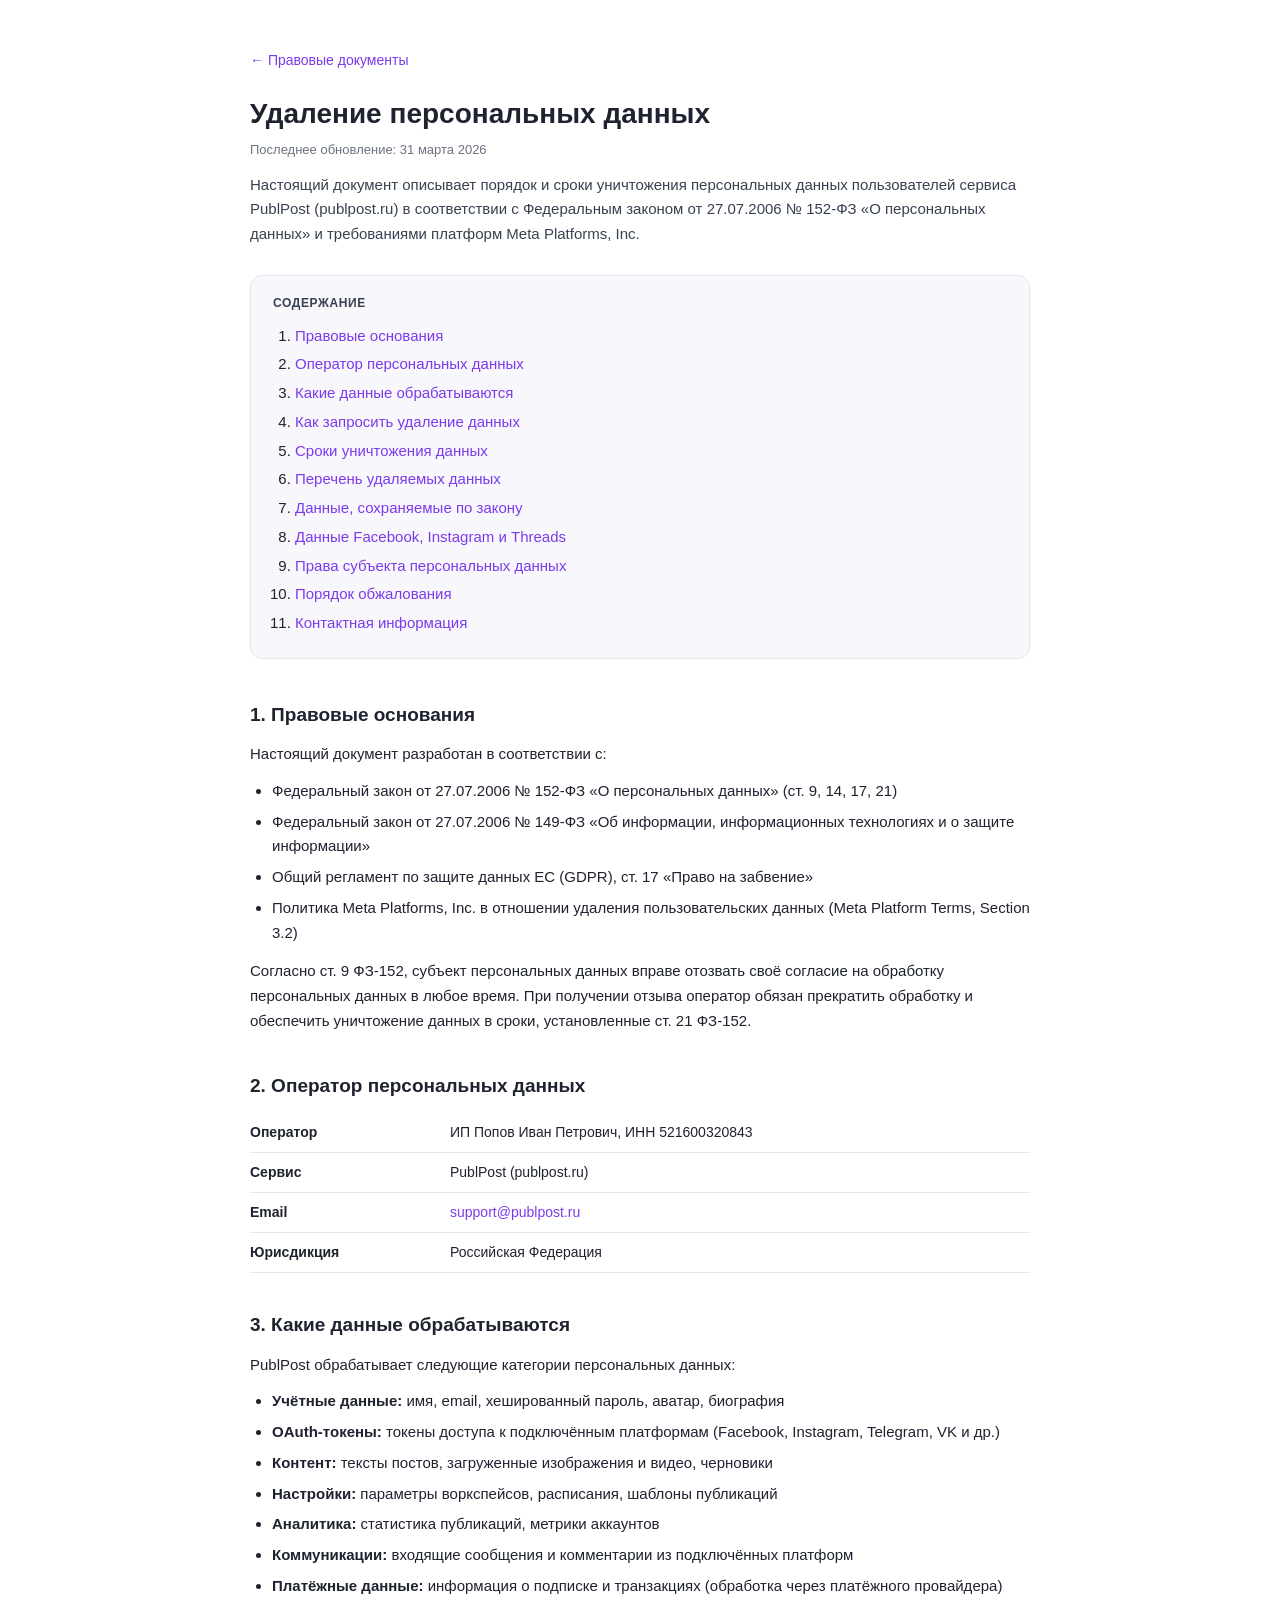
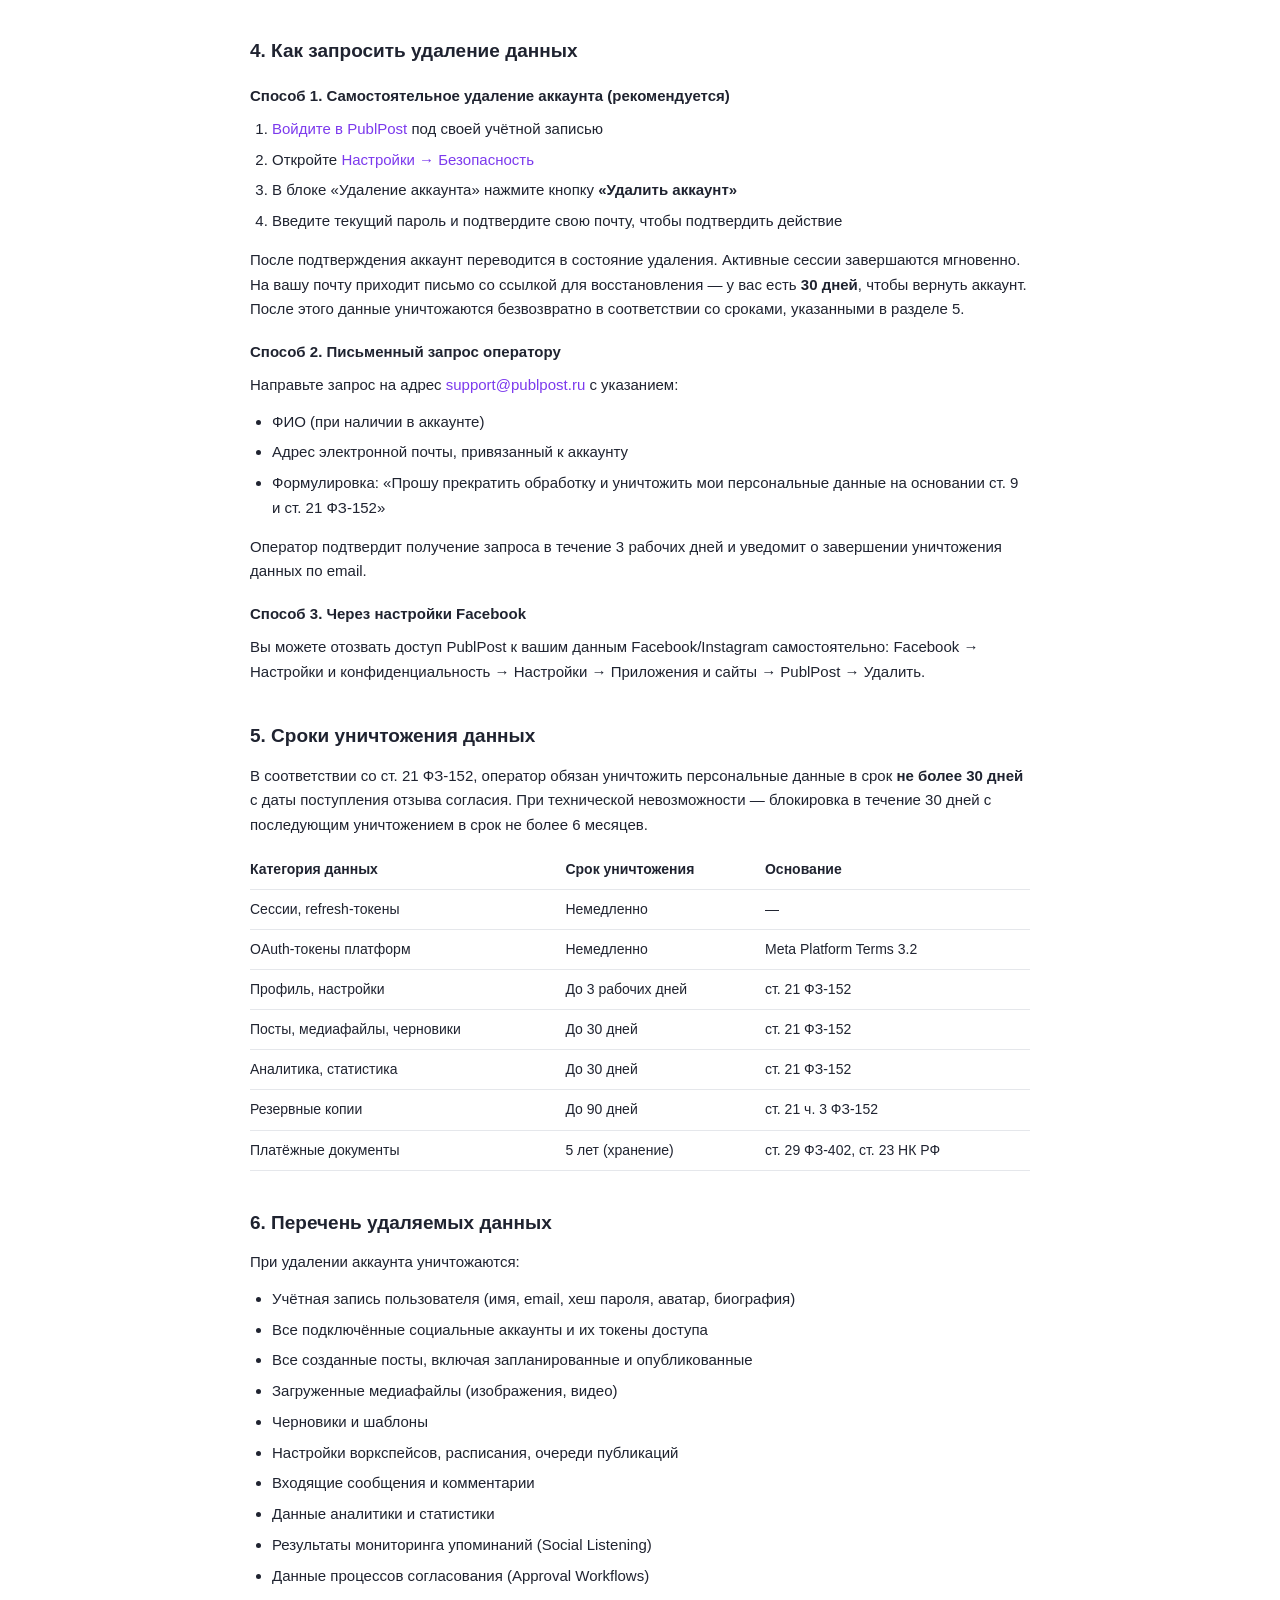
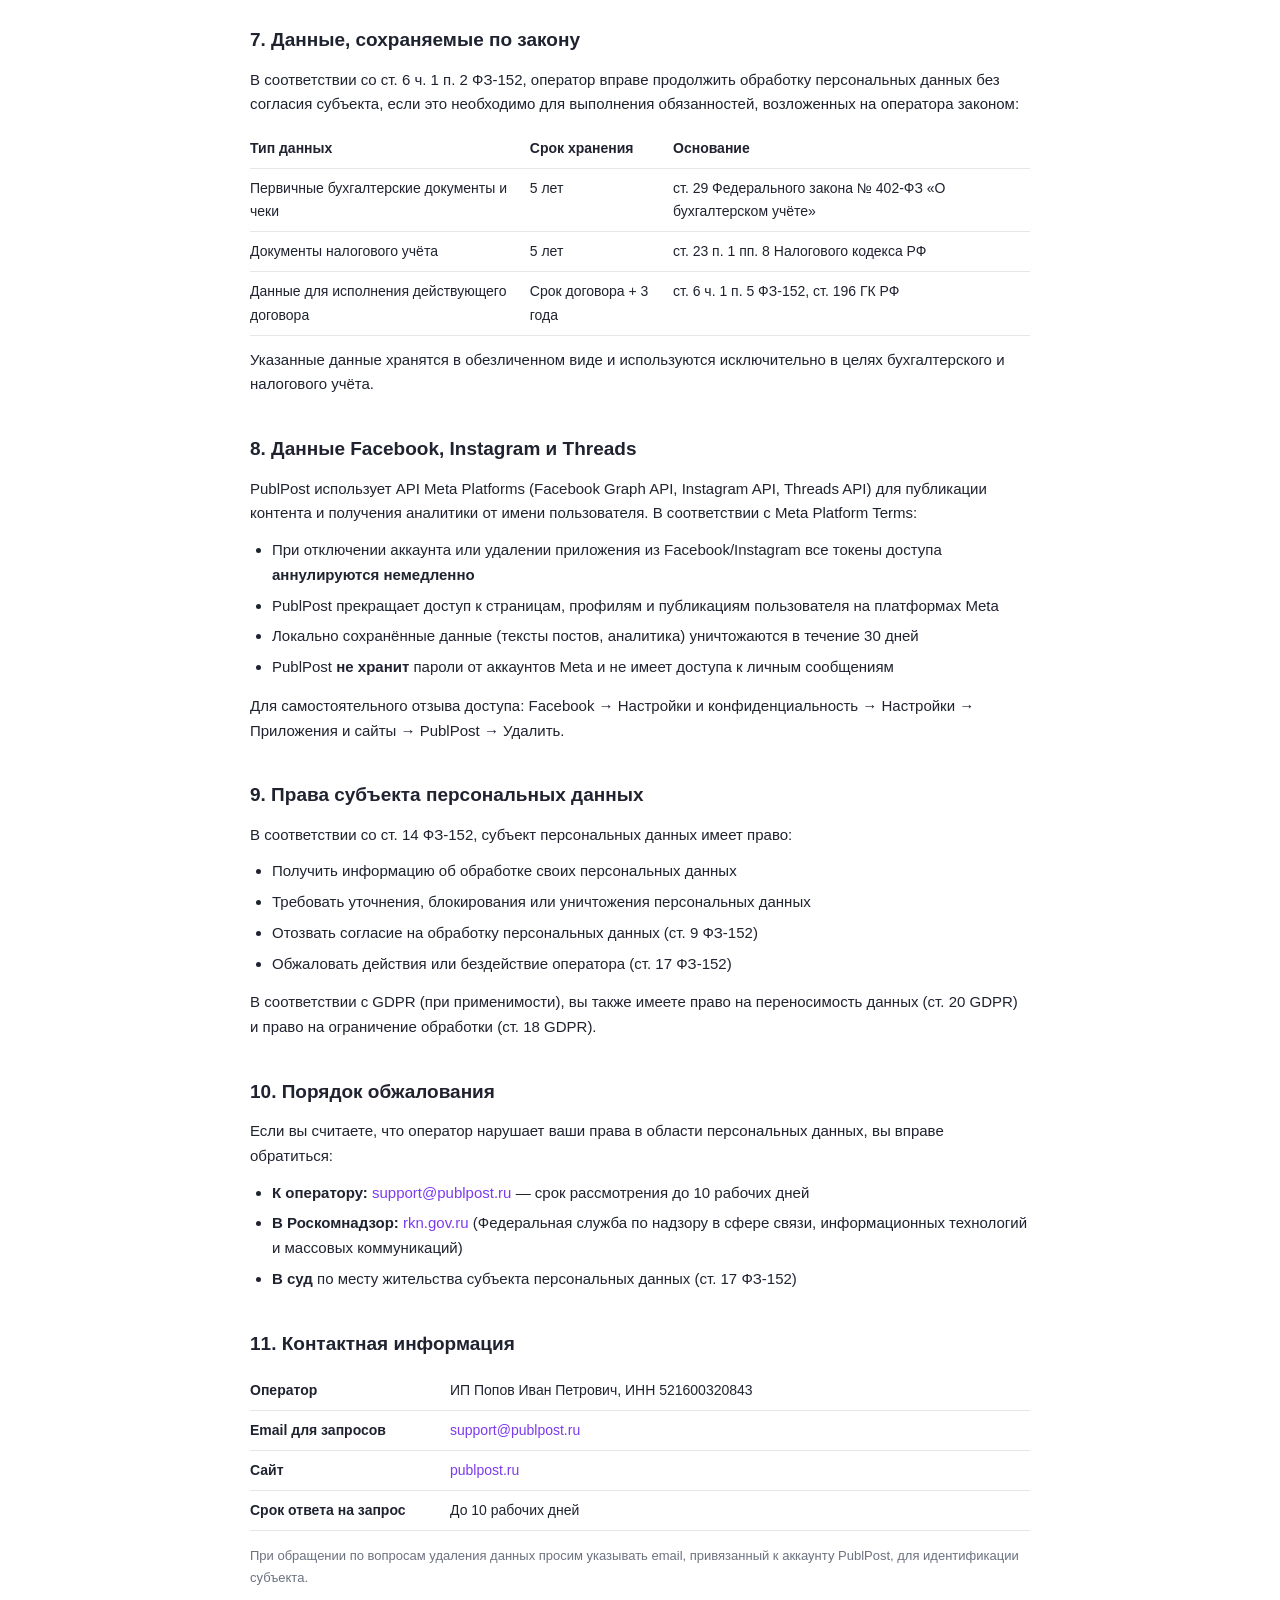
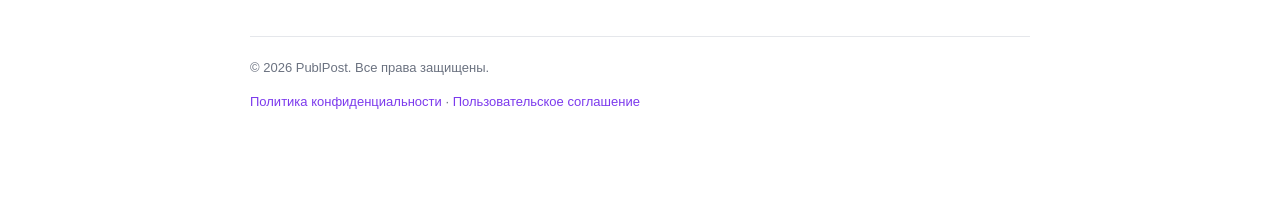
==== data-deletion.html @ 435ae9f9 "PublPost legal pages: privacy, terms, data-deletion Static Meta-reachable mirror of publpost.ru lega" ====
<!DOCTYPE html>
<html lang="ru">
<head>
  <meta charset="utf-8">
  <meta name="viewport" content="width=device-width, initial-scale=1">
  <title>Удаление персональных данных | PublPost</title>
  <link rel="stylesheet" href="style.css">
</head>
<body>
  <div class="wrap">
    <a class="backlink" href="index.html">← Правовые документы</a>
    <header>
      <h1>Удаление персональных данных</h1>
      <p class="muted">Последнее обновление: 31 марта 2026</p>
      <p class="lead">Настоящий документ описывает порядок и сроки уничтожения персональных данных пользователей сервиса PublPost (publpost.ru) в соответствии с Федеральным законом от 27.07.2006 № 152-ФЗ «О персональных данных» и требованиями платформ Meta Platforms, Inc.</p>
    </header>

    <nav class="toc">
      <h2>Содержание</h2>
      <ol>
        <li><a href="#general">Правовые основания</a></li>
        <li><a href="#operator">Оператор персональных данных</a></li>
        <li><a href="#what-we-collect">Какие данные обрабатываются</a></li>
        <li><a href="#how-to-request">Как запросить удаление данных</a></li>
        <li><a href="#timeline">Сроки уничтожения данных</a></li>
        <li><a href="#what-is-deleted">Перечень удаляемых данных</a></li>
        <li><a href="#retention">Данные, сохраняемые по закону</a></li>
        <li><a href="#facebook-data">Данные Facebook, Instagram и Threads</a></li>
        <li><a href="#rights">Права субъекта персональных данных</a></li>
        <li><a href="#complaint">Порядок обжалования</a></li>
        <li><a href="#contacts">Контактная информация</a></li>
      </ol>
    </nav>

    <section id="general">
      <h2>1. Правовые основания</h2>
      <p>Настоящий документ разработан в соответствии с:</p>
      <ul>
        <li>Федеральный закон от 27.07.2006 № 152-ФЗ «О персональных данных» (ст. 9, 14, 17, 21)</li>
        <li>Федеральный закон от 27.07.2006 № 149-ФЗ «Об информации, информационных технологиях и о защите информации»</li>
        <li>Общий регламент по защите данных ЕС (GDPR), ст. 17 «Право на забвение»</li>
        <li>Политика Meta Platforms, Inc. в отношении удаления пользовательских данных (Meta Platform Terms, Section 3.2)</li>
      </ul>
      <p>Согласно ст. 9 ФЗ-152, субъект персональных данных вправе отозвать своё согласие на обработку персональных данных в любое время. При получении отзыва оператор обязан прекратить обработку и обеспечить уничтожение данных в сроки, установленные ст. 21 ФЗ-152.</p>
    </section>

    <section id="operator">
      <h2>2. Оператор персональных данных</h2>
      <table>
        <tbody>
          <tr><td style="font-weight:600;width:200px">Оператор</td><td>ИП Попов Иван Петрович, ИНН 521600320843</td></tr>
          <tr><td style="font-weight:600">Сервис</td><td>PublPost (publpost.ru)</td></tr>
          <tr><td style="font-weight:600">Email</td><td><a href="mailto:support@publpost.ru">support@publpost.ru</a></td></tr>
          <tr><td style="font-weight:600">Юрисдикция</td><td>Российская Федерация</td></tr>
        </tbody>
      </table>
    </section>

    <section id="what-we-collect">
      <h2>3. Какие данные обрабатываются</h2>
      <p>PublPost обрабатывает следующие категории персональных данных:</p>
      <ul>
        <li><strong>Учётные данные:</strong> имя, email, хешированный пароль, аватар, биография</li>
        <li><strong>OAuth-токены:</strong> токены доступа к подключённым платформам (Facebook, Instagram, Telegram, VK и др.)</li>
        <li><strong>Контент:</strong> тексты постов, загруженные изображения и видео, черновики</li>
        <li><strong>Настройки:</strong> параметры воркспейсов, расписания, шаблоны публикаций</li>
        <li><strong>Аналитика:</strong> статистика публикаций, метрики аккаунтов</li>
        <li><strong>Коммуникации:</strong> входящие сообщения и комментарии из подключённых платформ</li>
        <li><strong>Платёжные данные:</strong> информация о подписке и транзакциях (обработка через платёжного провайдера)</li>
      </ul>
    </section>

    <section id="how-to-request">
      <h2>4. Как запросить удаление данных</h2>

      <h3>Способ 1. Самостоятельное удаление аккаунта (рекомендуется)</h3>
      <ol>
        <li><a href="https://publpost.ru/login">Войдите в PublPost</a> под своей учётной записью</li>
        <li>Откройте <a href="https://publpost.ru/settings/security">Настройки → Безопасность</a></li>
        <li>В блоке «Удаление аккаунта» нажмите кнопку <strong>«Удалить аккаунт»</strong></li>
        <li>Введите текущий пароль и подтвердите свою почту, чтобы подтвердить действие</li>
      </ol>
      <p>После подтверждения аккаунт переводится в состояние удаления. Активные сессии завершаются мгновенно. На вашу почту приходит письмо со ссылкой для восстановления — у вас есть <strong>30 дней</strong>, чтобы вернуть аккаунт. После этого данные уничтожаются безвозвратно в соответствии со сроками, указанными в разделе 5.</p>

      <h3>Способ 2. Письменный запрос оператору</h3>
      <p>Направьте запрос на адрес <a href="mailto:support@publpost.ru">support@publpost.ru</a> с указанием:</p>
      <ul>
        <li>ФИО (при наличии в аккаунте)</li>
        <li>Адрес электронной почты, привязанный к аккаунту</li>
        <li>Формулировка: «Прошу прекратить обработку и уничтожить мои персональные данные на основании ст. 9 и ст. 21 ФЗ-152»</li>
      </ul>
      <p>Оператор подтвердит получение запроса в течение 3 рабочих дней и уведомит о завершении уничтожения данных по email.</p>

      <h3>Способ 3. Через настройки Facebook</h3>
      <p>Вы можете отозвать доступ PublPost к вашим данным Facebook/Instagram самостоятельно: Facebook → Настройки и конфиденциальность → Настройки → Приложения и сайты → PublPost → Удалить.</p>
    </section>

    <section id="timeline">
      <h2>5. Сроки уничтожения данных</h2>
      <p>В соответствии со ст. 21 ФЗ-152, оператор обязан уничтожить персональные данные в срок <strong>не более 30 дней</strong> с даты поступления отзыва согласия. При технической невозможности — блокировка в течение 30 дней с последующим уничтожением в срок не более 6 месяцев.</p>
      <table>
        <thead>
          <tr><th>Категория данных</th><th>Срок уничтожения</th><th>Основание</th></tr>
        </thead>
        <tbody>
          <tr><td>Сессии, refresh-токены</td><td>Немедленно</td><td>—</td></tr>
          <tr><td>OAuth-токены платформ</td><td>Немедленно</td><td>Meta Platform Terms 3.2</td></tr>
          <tr><td>Профиль, настройки</td><td>До 3 рабочих дней</td><td>ст. 21 ФЗ-152</td></tr>
          <tr><td>Посты, медиафайлы, черновики</td><td>До 30 дней</td><td>ст. 21 ФЗ-152</td></tr>
          <tr><td>Аналитика, статистика</td><td>До 30 дней</td><td>ст. 21 ФЗ-152</td></tr>
          <tr><td>Резервные копии</td><td>До 90 дней</td><td>ст. 21 ч. 3 ФЗ-152</td></tr>
          <tr><td>Платёжные документы</td><td>5 лет (хранение)</td><td>ст. 29 ФЗ-402, ст. 23 НК РФ</td></tr>
        </tbody>
      </table>
    </section>

    <section id="what-is-deleted">
      <h2>6. Перечень удаляемых данных</h2>
      <p>При удалении аккаунта уничтожаются:</p>
      <ul>
        <li>Учётная запись пользователя (имя, email, хеш пароля, аватар, биография)</li>
        <li>Все подключённые социальные аккаунты и их токены доступа</li>
        <li>Все созданные посты, включая запланированные и опубликованные</li>
        <li>Загруженные медиафайлы (изображения, видео)</li>
        <li>Черновики и шаблоны</li>
        <li>Настройки воркспейсов, расписания, очереди публикаций</li>
        <li>Входящие сообщения и комментарии</li>
        <li>Данные аналитики и статистики</li>
        <li>Результаты мониторинга упоминаний (Social Listening)</li>
        <li>Данные процессов согласования (Approval Workflows)</li>
      </ul>
    </section>

    <section id="retention">
      <h2>7. Данные, сохраняемые по закону</h2>
      <p>В соответствии со ст. 6 ч. 1 п. 2 ФЗ-152, оператор вправе продолжить обработку персональных данных без согласия субъекта, если это необходимо для выполнения обязанностей, возложенных на оператора законом:</p>
      <table>
        <thead>
          <tr><th>Тип данных</th><th>Срок хранения</th><th>Основание</th></tr>
        </thead>
        <tbody>
          <tr><td>Первичные бухгалтерские документы и чеки</td><td>5 лет</td><td>ст. 29 Федерального закона № 402-ФЗ «О бухгалтерском учёте»</td></tr>
          <tr><td>Документы налогового учёта</td><td>5 лет</td><td>ст. 23 п. 1 пп. 8 Налогового кодекса РФ</td></tr>
          <tr><td>Данные для исполнения действующего договора</td><td>Срок договора + 3 года</td><td>ст. 6 ч. 1 п. 5 ФЗ-152, ст. 196 ГК РФ</td></tr>
        </tbody>
      </table>
      <p>Указанные данные хранятся в обезличенном виде и используются исключительно в целях бухгалтерского и налогового учёта.</p>
    </section>

    <section id="facebook-data">
      <h2>8. Данные Facebook, Instagram и Threads</h2>
      <p>PublPost использует API Meta Platforms (Facebook Graph API, Instagram API, Threads API) для публикации контента и получения аналитики от имени пользователя. В соответствии с Meta Platform Terms:</p>
      <ul>
        <li>При отключении аккаунта или удалении приложения из Facebook/Instagram все токены доступа <strong>аннулируются немедленно</strong></li>
        <li>PublPost прекращает доступ к страницам, профилям и публикациям пользователя на платформах Meta</li>
        <li>Локально сохранённые данные (тексты постов, аналитика) уничтожаются в течение 30 дней</li>
        <li>PublPost <strong>не хранит</strong> пароли от аккаунтов Meta и не имеет доступа к личным сообщениям</li>
      </ul>
      <p>Для самостоятельного отзыва доступа: Facebook → Настройки и конфиденциальность → Настройки → Приложения и сайты → PublPost → Удалить.</p>
    </section>

    <section id="rights">
      <h2>9. Права субъекта персональных данных</h2>
      <p>В соответствии со ст. 14 ФЗ-152, субъект персональных данных имеет право:</p>
      <ul>
        <li>Получить информацию об обработке своих персональных данных</li>
        <li>Требовать уточнения, блокирования или уничтожения персональных данных</li>
        <li>Отозвать согласие на обработку персональных данных (ст. 9 ФЗ-152)</li>
        <li>Обжаловать действия или бездействие оператора (ст. 17 ФЗ-152)</li>
      </ul>
      <p>В соответствии с GDPR (при применимости), вы также имеете право на переносимость данных (ст. 20 GDPR) и право на ограничение обработки (ст. 18 GDPR).</p>
    </section>

    <section id="complaint">
      <h2>10. Порядок обжалования</h2>
      <p>Если вы считаете, что оператор нарушает ваши права в области персональных данных, вы вправе обратиться:</p>
      <ul>
        <li><strong>К оператору:</strong> <a href="mailto:support@publpost.ru">support@publpost.ru</a> — срок рассмотрения до 10 рабочих дней</li>
        <li><strong>В Роскомнадзор:</strong> <a href="https://rkn.gov.ru" target="_blank" rel="noopener noreferrer">rkn.gov.ru</a> (Федеральная служба по надзору в сфере связи, информационных технологий и массовых коммуникаций)</li>
        <li><strong>В суд</strong> по месту жительства субъекта персональных данных (ст. 17 ФЗ-152)</li>
      </ul>
    </section>

    <section id="contacts">
      <h2>11. Контактная информация</h2>
      <table>
        <tbody>
          <tr><td style="font-weight:600;width:200px">Оператор</td><td>ИП Попов Иван Петрович, ИНН 521600320843</td></tr>
          <tr><td style="font-weight:600">Email для запросов</td><td><a href="mailto:support@publpost.ru">support@publpost.ru</a></td></tr>
          <tr><td style="font-weight:600">Сайт</td><td><a href="https://publpost.ru" target="_blank" rel="noopener noreferrer">publpost.ru</a></td></tr>
          <tr><td style="font-weight:600">Срок ответа на запрос</td><td>До 10 рабочих дней</td></tr>
        </tbody>
      </table>
      <p class="muted" style="margin-top:14px">При обращении по вопросам удаления данных просим указывать email, привязанный к аккаунту PublPost, для идентификации субъекта.</p>
    </section>

    <footer>
      <p>© 2026 PublPost. Все права защищены.</p>
      <p><a href="privacy.html">Политика конфиденциальности</a> · <a href="terms.html">Пользовательское соглашение</a></p>
    </footer>
  </div>
</body>
</html>
---- style.css ----
/* PublPost legal pages — standalone static mirror for Meta reachability */
:root {
  --accent: #7c3aed;
  --text: #1f2330;
  --muted: #6b7280;
  --border: #e5e7eb;
  --bg-box: #f8f7fb;
}
* { box-sizing: border-box; }
html { -webkit-text-size-adjust: 100%; }
body {
  margin: 0;
  background: #ffffff;
  color: var(--text);
  font-family: -apple-system, BlinkMacSystemFont, "Segoe UI", Roboto, Helvetica, Arial, sans-serif;
  line-height: 1.65;
  font-size: 15px;
}
.wrap { max-width: 820px; margin: 0 auto; padding: 48px 20px 80px; }
h1 { font-size: 28px; line-height: 1.25; margin: 0 0 8px; }
h2 { font-size: 19px; margin: 36px 0 12px; }
h3 { font-size: 15px; margin: 18px 0 8px; }
p { margin: 0 0 12px; }
a { color: var(--accent); text-decoration: none; }
a:hover { text-decoration: underline; }
.muted { color: var(--muted); font-size: 13px; }
.lead { color: #374151; margin-top: 12px; }
ul, ol { margin: 0 0 14px; padding-left: 22px; }
li { margin-bottom: 6px; }
code {
  font-family: ui-monospace, SFMono-Regular, Menlo, Consolas, monospace;
  font-size: 13px; background: var(--bg-box); padding: 1px 5px; border-radius: 4px;
}
.toc {
  border: 1px solid var(--border); background: var(--bg-box);
  border-radius: 12px; padding: 18px 22px; margin: 28px 0 40px;
}
.toc h2 { font-size: 12px; text-transform: uppercase; letter-spacing: .05em; margin: 0 0 10px; color: #374151; }
.toc ol { margin: 0; }
.toc li { margin-bottom: 4px; }
section { margin-bottom: 32px; }
table { width: 100%; border-collapse: collapse; margin: 12px 0; font-size: 14px; }
th, td { text-align: left; padding: 8px 12px 8px 0; border-bottom: 1px solid var(--border); vertical-align: top; }
th { font-weight: 600; }
.box { border: 1px solid var(--border); background: var(--bg-box); border-radius: 10px; padding: 16px 18px; }
footer { margin-top: 48px; padding-top: 20px; border-top: 1px solid var(--border); color: var(--muted); font-size: 13px; }
.backlink { display: inline-block; margin-bottom: 24px; font-size: 14px; }
@media print { body { font-size: 12px; } .toc { background: #fff; } }
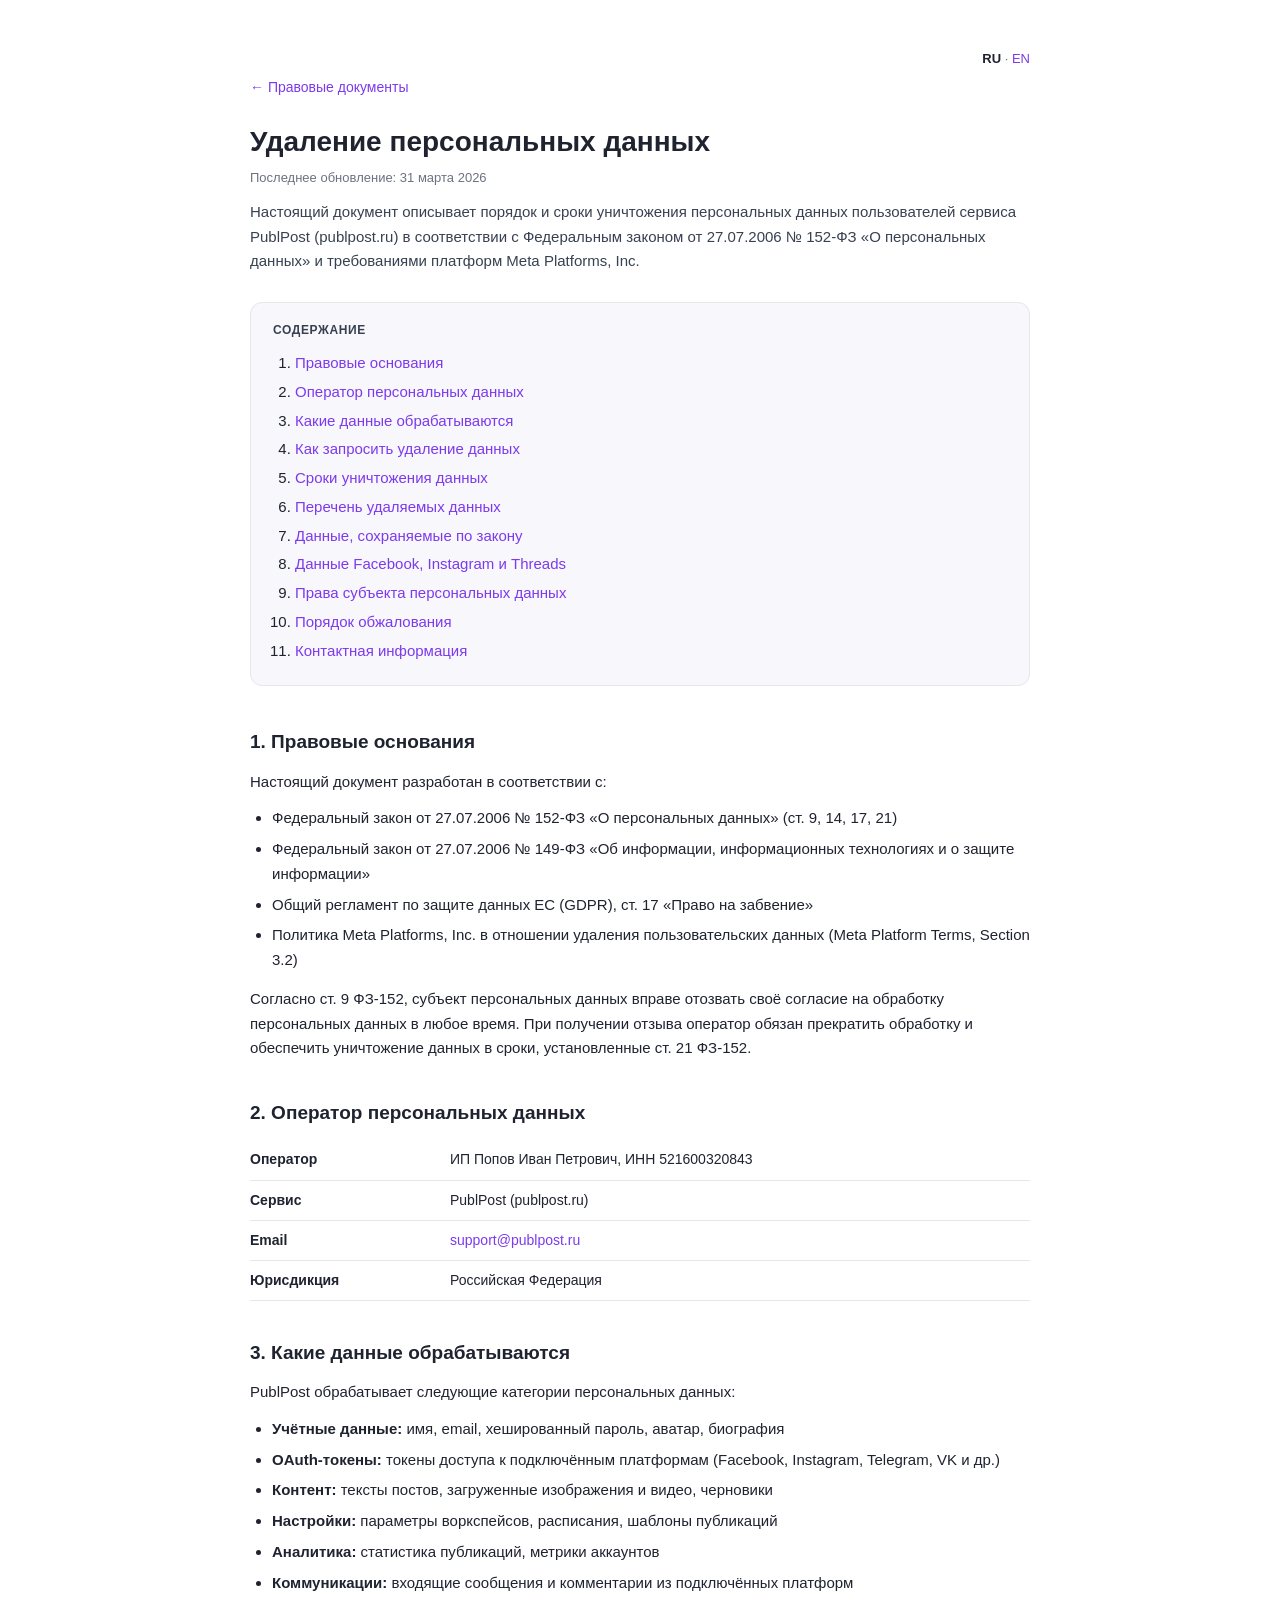
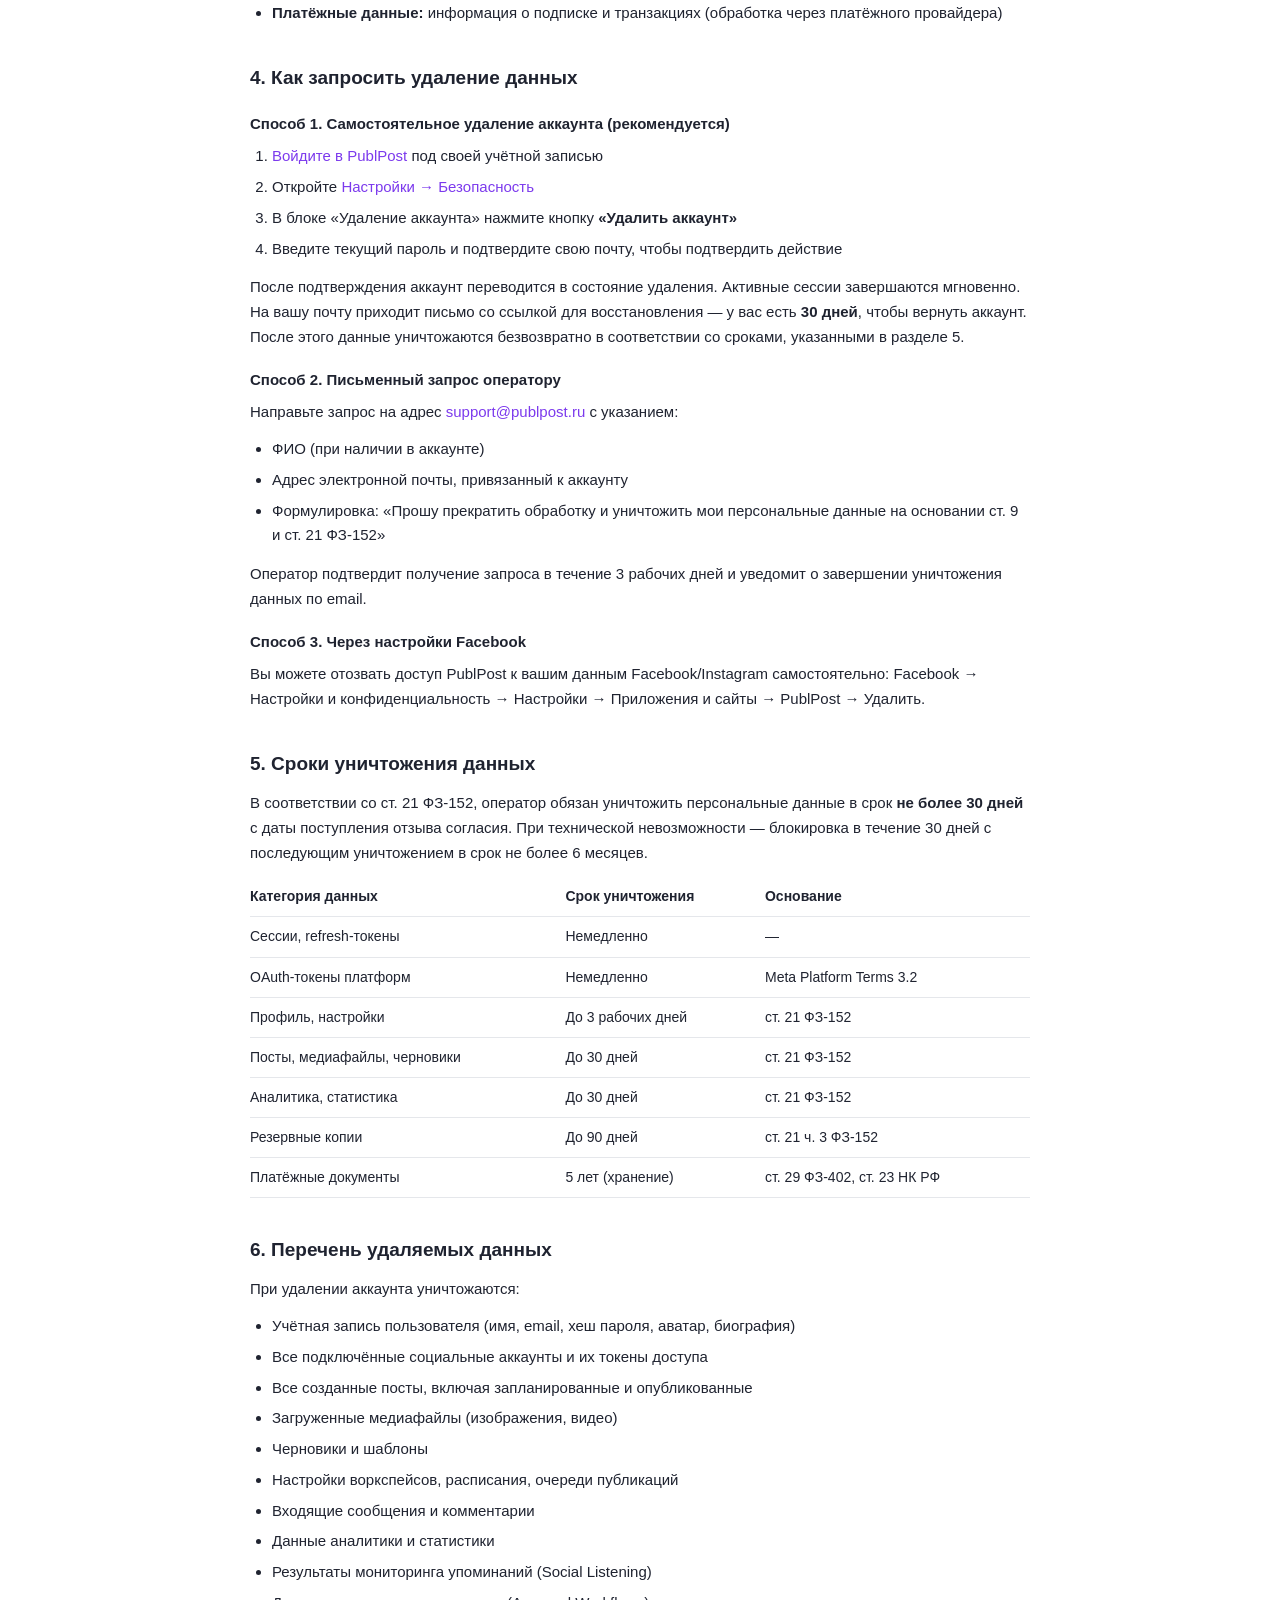
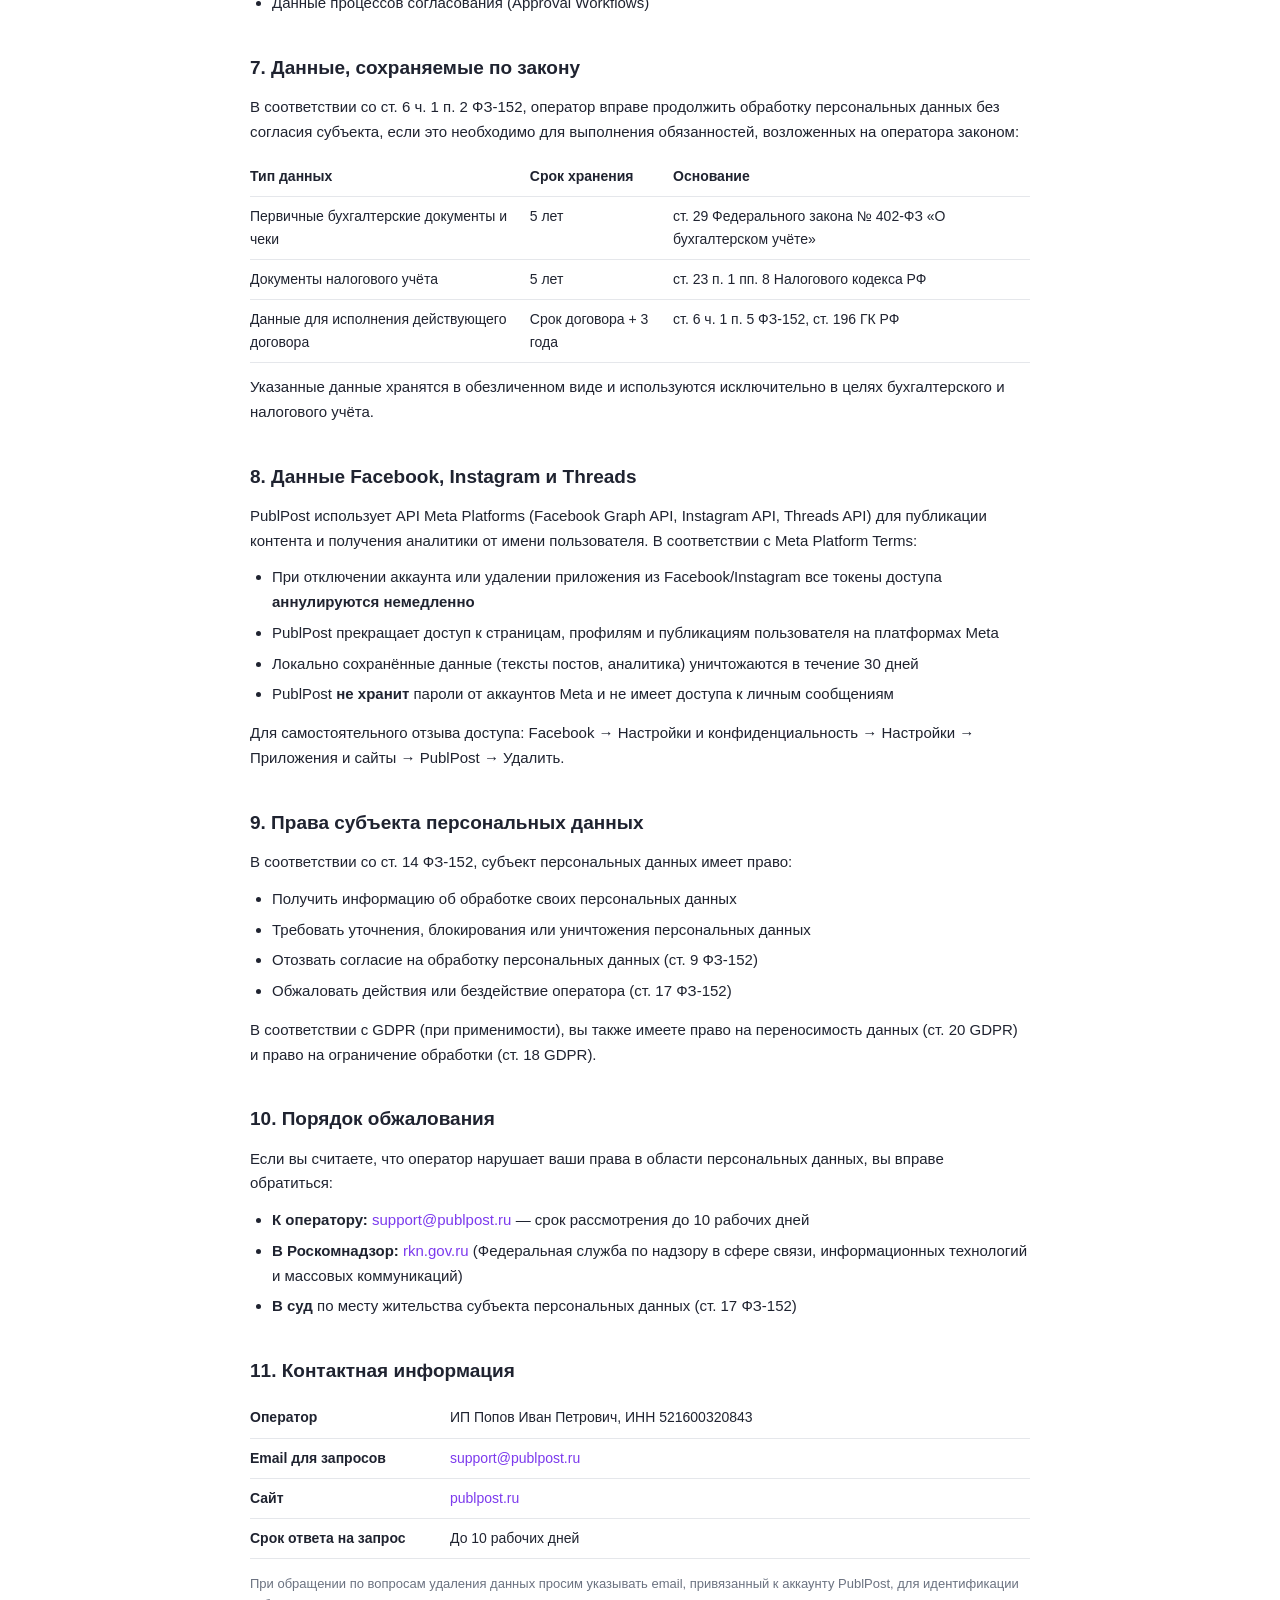
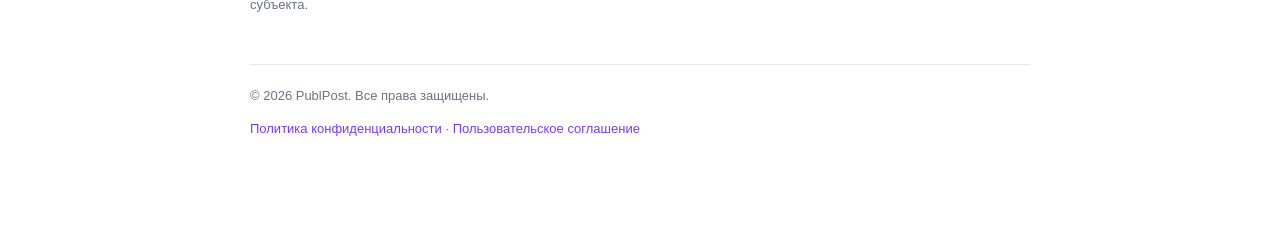
==== commit 7f1f08fa: "Add EN versions + RU/EN toggle + favicon; fix Instagram section - English mirrors (en/privacy, en/te" ====
--- a/data-deletion.html
+++ b/data-deletion.html
@@ -4,10 +4,12 @@
   <meta charset="utf-8">
   <meta name="viewport" content="width=device-width, initial-scale=1">
   <title>Удаление персональных данных | PublPost</title>
+  <link rel="icon" href="favicon.svg" type="image/svg+xml">
   <link rel="stylesheet" href="style.css">
 </head>
 <body>
   <div class="wrap">
+    <div class="langtoggle"><strong>RU</strong> · <a href="en/data-deletion.html">EN</a></div>
     <a class="backlink" href="index.html">← Правовые документы</a>
     <header>
       <h1>Удаление персональных данных</h1>
@@ -46,12 +48,12 @@
 
     <section id="operator">
       <h2>2. Оператор персональных данных</h2>
-      <table>
-        <tbody>
-          <tr><td style="font-weight:600;width:200px">Оператор</td><td>ИП Попов Иван Петрович, ИНН 521600320843</td></tr>
-          <tr><td style="font-weight:600">Сервис</td><td>PublPost (publpost.ru)</td></tr>
-          <tr><td style="font-weight:600">Email</td><td><a href="mailto:support@publpost.ru">support@publpost.ru</a></td></tr>
-          <tr><td style="font-weight:600">Юрисдикция</td><td>Российская Федерация</td></tr>
+      <table class="kv">
+        <tbody>
+          <tr><td>Оператор</td><td>ИП Попов Иван Петрович, ИНН 521600320843</td></tr>
+          <tr><td>Сервис</td><td>PublPost (publpost.ru)</td></tr>
+          <tr><td>Email</td><td><a href="mailto:support@publpost.ru">support@publpost.ru</a></td></tr>
+          <tr><td>Юрисдикция</td><td>Российская Федерация</td></tr>
         </tbody>
       </table>
     </section>
@@ -183,15 +185,15 @@
 
     <section id="contacts">
       <h2>11. Контактная информация</h2>
-      <table>
-        <tbody>
-          <tr><td style="font-weight:600;width:200px">Оператор</td><td>ИП Попов Иван Петрович, ИНН 521600320843</td></tr>
-          <tr><td style="font-weight:600">Email для запросов</td><td><a href="mailto:support@publpost.ru">support@publpost.ru</a></td></tr>
-          <tr><td style="font-weight:600">Сайт</td><td><a href="https://publpost.ru" target="_blank" rel="noopener noreferrer">publpost.ru</a></td></tr>
-          <tr><td style="font-weight:600">Срок ответа на запрос</td><td>До 10 рабочих дней</td></tr>
-        </tbody>
-      </table>
-      <p class="muted" style="margin-top:14px">При обращении по вопросам удаления данных просим указывать email, привязанный к аккаунту PublPost, для идентификации субъекта.</p>
+      <table class="kv">
+        <tbody>
+          <tr><td>Оператор</td><td>ИП Попов Иван Петрович, ИНН 521600320843</td></tr>
+          <tr><td>Email для запросов</td><td><a href="mailto:support@publpost.ru">support@publpost.ru</a></td></tr>
+          <tr><td>Сайт</td><td><a href="https://publpost.ru" target="_blank" rel="noopener noreferrer">publpost.ru</a></td></tr>
+          <tr><td>Срок ответа на запрос</td><td>До 10 рабочих дней</td></tr>
+        </tbody>
+      </table>
+      <p class="muted mt">При обращении по вопросам удаления данных просим указывать email, привязанный к аккаунту PublPost, для идентификации субъекта.</p>
     </section>
 
     <footer>
--- a/style.css
+++ b/style.css
@@ -7,7 +7,6 @@
   --bg-box: #f8f7fb;
 }
 * { box-sizing: border-box; }
-html { -webkit-text-size-adjust: 100%; }
 body {
   margin: 0;
   background: #ffffff;
@@ -45,4 +44,10 @@
 .box { border: 1px solid var(--border); background: var(--bg-box); border-radius: 10px; padding: 16px 18px; }
 footer { margin-top: 48px; padding-top: 20px; border-top: 1px solid var(--border); color: var(--muted); font-size: 13px; }
 .backlink { display: inline-block; margin-bottom: 24px; font-size: 14px; }
+.langtoggle { text-align: right; font-size: 13px; color: var(--muted); margin-bottom: 6px; }
+.langtoggle a { color: var(--accent); }
+.langtoggle strong { color: var(--text); font-weight: 600; }
+.nolist { list-style: none; padding: 0; margin: 0; }
+table.kv td:first-child { font-weight: 600; width: 200px; }
+.mt { margin-top: 14px; }
 @media print { body { font-size: 12px; } .toc { background: #fff; } }
